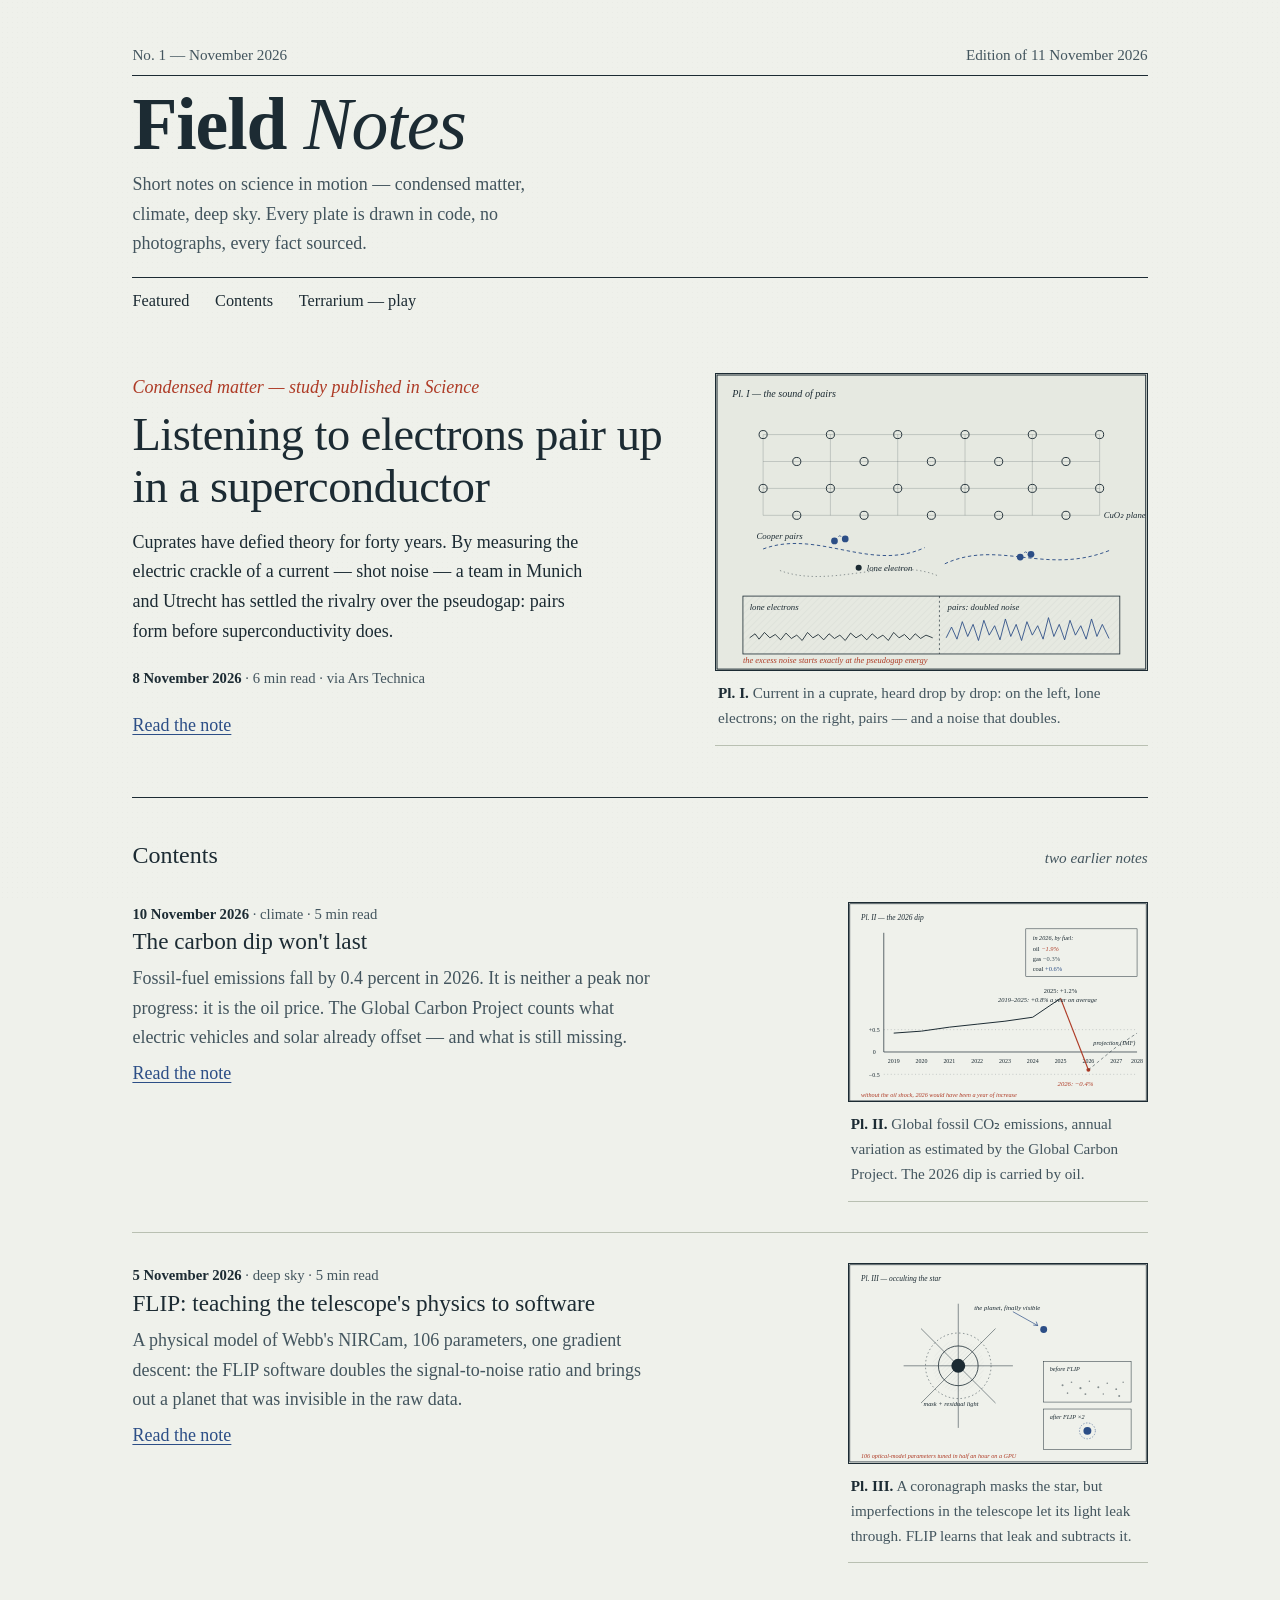
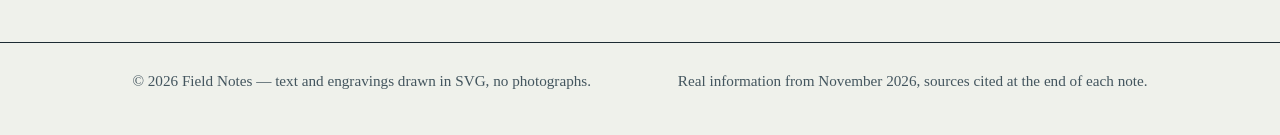
==== blog/index.html @ 50e15597 "Lean build: drop Google Fonts and decorative assets (system fonts, no texture/shadow/animation). Sam" ====
<!DOCTYPE html>
<html lang="en">
<head>
<meta charset="UTF-8">
<meta name="viewport" content="width=device-width, initial-scale=1.0">
<title>Field Notes — short notes on science</title>
<meta name="description" content="Short notes on science in motion: condensed matter, climate, deep sky. Plates drawn in SVG, no photographs, every fact sourced. No. 1 — November 2026.">
<link rel="icon" href="data:image/svg+xml,%3Csvg xmlns='http://www.w3.org/2000/svg' viewBox='0 0 32 32'%3E%3Crect width='32' height='32' fill='%23EFF1EB'/%3E%3Ccircle cx='16' cy='16' r='9' fill='none' stroke='%231C2B33' stroke-width='2'/%3E%3Cline x1='16' y1='2' x2='16' y2='30' stroke='%23AE3B26' stroke-width='2'/%3E%3C/svg%3E" type="image/svg+xml">
<meta name="theme-color" content="#EFF1EB">
<meta property="og:title" content="Field Notes — short notes on science">
<meta property="og:description" content="Condensed matter, climate, deep sky: short, sourced notes, illustrated in SVG.">
<meta property="og:type" content="website">
<link rel="stylesheet" href="/blog/assets/style.css">
</head>
<body>

<header class="masthead">
  <div class="wrap">
    <div class="masthead-top">
      <span>No. 1 — November 2026</span>
      <span>Edition of 11 November 2026</span>
    </div>
    <h1>Field <em>Notes</em></h1>
    <p class="masthead-sub">Short notes on science in motion — condensed matter, climate,
    deep sky. Every plate is drawn in code, no photographs, every fact sourced.</p>
    <nav aria-label="Navigation">
      <a href="#une">Featured</a>
      <a href="#sommaire">Contents</a>
      <a href="/tamagotchi/">Terrarium — play</a>
    </nav>
  </div>
</header>

<main class="wrap">

  <section class="une" id="une" aria-label="Featured">
    <div>
      <p class="kicker">Condensed matter — study published in <i>Science</i></p>
      <h2><a href="/blog/articles/le-bruit-des-paires.html">Listening to electrons
      pair up in a superconductor</a></h2>
      <p class="excerpt">Cuprates have defied theory for forty years. By measuring the
      electric crackle of a current — shot noise — a team in Munich and Utrecht has
      settled the rivalry over the pseudogap: pairs form before superconductivity does.</p>
      <p class="meta"><b>8 November 2026</b> · 6 min read · via Ars Technica</p>
      <a class="readon" href="/blog/articles/le-bruit-des-paires.html">Read the note</a>
    </div>
    <figure class="plate">
      <svg viewBox="0 0 640 440" role="img" aria-labelledby="p1">
        <title id="p1">Plate I — paired electrons in a cuprate lattice and doubled shot noise</title>
        <defs>
          <pattern id="hach" width="7" height="7" patternTransform="rotate(45)" patternUnits="userSpaceOnUse">
            <line x1="0" y1="0" x2="0" y2="7" class="hatch" stroke-width="0.6"/>
          </pattern>
        </defs>
        <rect x="1.5" y="1.5" width="637" height="437" fill="none" class="line" stroke-width="1.5"/>
        <text x="24" y="34" font-size="15" font-style="italic">Pl. I — the sound of pairs</text>
        <!-- CuO2 lattice -->
        <g stroke-width="0.8">
          <line x1="70" y1="90" x2="570" y2="90" class="line" opacity="0.35"/>
          <line x1="70" y1="130" x2="570" y2="130" class="line" opacity="0.35"/>
          <line x1="70" y1="170" x2="570" y2="170" class="line" opacity="0.35"/>
          <line x1="70" y1="210" x2="570" y2="210" class="line" opacity="0.35"/>
          <line x1="70" y1="90" x2="70" y2="210" class="line" opacity="0.35"/>
          <line x1="170" y1="90" x2="170" y2="210" class="line" opacity="0.35"/>
          <line x1="270" y1="90" x2="270" y2="210" class="line" opacity="0.35"/>
          <line x1="370" y1="90" x2="370" y2="210" class="line" opacity="0.35"/>
          <line x1="470" y1="90" x2="470" y2="210" class="line" opacity="0.35"/>
          <line x1="570" y1="90" x2="570" y2="210" class="line" opacity="0.35"/>
        </g>
        <g fill="#EFF1EB" class="line" stroke-width="1.4">
          <circle cx="70" cy="90" r="6"/><circle cx="170" cy="90" r="6"/><circle cx="270" cy="90" r="6"/><circle cx="370" cy="90" r="6"/><circle cx="470" cy="90" r="6"/><circle cx="570" cy="90" r="6"/>
          <circle cx="120" cy="130" r="6"/><circle cx="220" cy="130" r="6"/><circle cx="320" cy="130" r="6"/><circle cx="420" cy="130" r="6"/><circle cx="520" cy="130" r="6"/>
          <circle cx="70" cy="170" r="6"/><circle cx="170" cy="170" r="6"/><circle cx="270" cy="170" r="6"/><circle cx="370" cy="170" r="6"/><circle cx="470" cy="170" r="6"/><circle cx="570" cy="170" r="6"/>
          <circle cx="120" cy="210" r="6"/><circle cx="220" cy="210" r="6"/><circle cx="320" cy="210" r="6"/><circle cx="420" cy="210" r="6"/><circle cx="520" cy="210" r="6"/>
        </g>
        <text x="576" y="214" font-size="13" font-style="italic" fill="#43555E">CuO₂ plane</text>
        <!-- pair trajectories -->
        <path d="M70 260 C 150 230, 230 295, 310 258" class="blue" stroke-width="1.4" stroke-dasharray="5 4"/>
        <path d="M340 282 C 420 245, 490 300, 585 262" class="blue" stroke-width="1.4" stroke-dasharray="5 4"/>
        <path d="M95 292 C 170 320, 260 270, 330 300" class="line" stroke-width="1.1" stroke-dasharray="2 4" opacity="0.6"/>
        <!-- pairs: two dots joined -->
        <g class="fillblue" stroke="none">
          <circle cx="176" cy="248" r="5"/><circle cx="192" cy="245" r="5"/>
          <circle cx="452" cy="272" r="5"/><circle cx="468" cy="268" r="5"/>
        </g>
        <path d="M182 242 Q 184 238 186 242" class="blue" stroke-width="1.2" fill="none"/>
        <path d="M458 266 Q 460 262 462 266" class="blue" stroke-width="1.2" fill="none"/>
        <!-- lone electron -->
        <circle cx="212" cy="288" r="4.5" class="fillink" stroke="none"/>
        <text x="224" y="293" font-size="13" font-style="italic" fill="#43555E">lone electron</text>
        <text x="60" y="245" font-size="13" font-style="italic" fill="#2C4E86">Cooper pairs</text>
        <!-- noise strip -->
        <rect x="40" y="330" width="560" height="86" fill="url(#hach)" opacity="0.35"/>
        <rect x="40" y="330" width="560" height="86" fill="none" class="line" stroke-width="1.2"/>
        <line x1="332" y1="330" x2="332" y2="416" class="line" stroke-dasharray="3 4" stroke-width="1"/>
        <polyline points="50,392 58,386 64,394 72,384 80,392 88,387 96,395 104,385 112,393 120,388 128,396 136,384 144,392 152,387 160,395 168,386 176,393 184,388 192,396 200,385 208,392 216,387 224,395 232,386 240,393 248,388 256,396 264,384 272,392 280,387 288,395 296,386 304,393 312,388 322,392" class="line" stroke-width="1.3" fill="none"/>
        <polyline points="342,392 350,376 358,394 366,368 374,390 382,372 390,396 398,366 406,388 414,374 422,395 430,364 438,390 446,372 454,396 462,368 470,388 478,374 486,394 494,362 502,390 510,372 518,395 526,366 534,388 542,374 550,394 558,364 566,390 574,372 584,393" class="blue" stroke-width="1.3" fill="none"/>
        <text x="50" y="350" font-size="13" font-style="italic" fill="#43555E">lone electrons</text>
        <text x="344" y="350" font-size="13" font-style="italic" fill="#2C4E86">pairs: doubled noise</text>
        <text x="40" y="430" font-size="12.5" class="redtext">the excess noise starts exactly at the pseudogap energy</text>
      </svg>
      <figcaption><b>Pl. I.</b> Current in a cuprate, heard drop by drop:
      on the left, lone electrons; on the right, pairs — and a noise that doubles.</figcaption>
    </figure>
  </section>

  <section class="sommaire" id="sommaire" aria-label="Contents">
    <div class="sommaire-head">
      <h2>Contents</h2>
      <span>two earlier notes</span>
    </div>

    <article class="entry">
      <div>
        <p class="meta"><b>10 November 2026</b> · climate · 5 min read</p>
        <h3><a href="/blog/articles/le-creux-du-carbone.html">The carbon dip won't last</a></h3>
        <p>Fossil-fuel emissions fall by 0.4 percent in 2026. It is neither a peak nor
        progress: it is the oil price. The Global Carbon Project counts what electric
        vehicles and solar already offset — and what is still missing.</p>
        <a class="readon" href="/blog/articles/le-creux-du-carbone.html">Read the note</a>
      </div>
      <figure class="plate">
        <svg viewBox="0 0 600 400" role="img" aria-labelledby="p2">
          <title id="p2">Plate II — annual variation of global fossil CO₂ emissions, 2026 dip</title>
          <rect x="1.5" y="1.5" width="597" height="397" fill="none" class="line" stroke-width="1.5"/>
          <text x="24" y="34" font-size="15" font-style="italic">Pl. II — the 2026 dip</text>
          <!-- axes -->
          <line x1="70" y1="300" x2="580" y2="300" class="line" stroke-width="1.4"/>
          <line x1="70" y1="60" x2="70" y2="300" class="line" stroke-width="1.4"/>
          <line x1="70" y1="255" x2="580" y2="255" class="line" stroke-dasharray="2 5" opacity="0.4"/>
          <line x1="70" y1="345" x2="580" y2="345" class="line" stroke-dasharray="2 5" opacity="0.4"/>
          <text x="40" y="260" font-size="12" fill="#43555E">+0.5</text>
          <text x="48" y="305" font-size="12" fill="#43555E">0</text>
          <text x="40" y="350" font-size="12" fill="#43555E">−0.5</text>
          <!-- years -->
          <g font-size="12" fill="#43555E" text-anchor="middle">
            <text x="90" y="322">2019</text><text x="146" y="322">2020</text><text x="202" y="322">2021</text><text x="258" y="322">2022</text><text x="314" y="322">2023</text><text x="370" y="322">2024</text><text x="426" y="322">2025</text><text x="482" y="322">2026</text><text x="538" y="322">2027</text><text x="580" y="322">2028</text>
          </g>
          <!-- curve: rise 2019-2025 -->
          <polyline points="90,262 146,258 202,250 258,244 314,238 370,230 426,192" class="line" stroke-width="2" fill="none"/>
          <!-- 2026 dip in red -->
          <polyline points="426,192 482,336" class="red" stroke-width="2.4" fill="none"/>
          <circle cx="482" cy="336" r="4" class="fillred" stroke="none"/>
          <!-- projection -->
          <polyline points="482,336 538,290 580,262" class="line" stroke-width="1.6" fill="none" stroke-dasharray="6 5" opacity="0.65"/>
          <!-- annotations -->
          <text x="300" y="200" font-size="13" font-style="italic" fill="#43555E">2019–2025: +0.8% a year on average</text>
          <text x="392" y="182" font-size="13" fill="#1C2B33">2025: +1.2%</text>
          <text x="420" y="368" font-size="13.5" class="redtext">2026: −0.4%</text>
          <text x="492" y="286" font-size="12.5" font-style="italic" fill="#43555E">projection (IMF)</text>
          <!-- composition inset -->
          <rect x="356" y="52" width="224" height="96" fill="#EFF1EB" class="line" stroke-width="1"/>
          <text x="370" y="74" font-size="12.5" font-style="italic" fill="#43555E">in 2026, by fuel:</text>
          <text x="370" y="96" font-size="13">oil <tspan class="redtext" fill="#AE3B26">−1.9%</tspan></text>
          <text x="370" y="116" font-size="13">gas <tspan fill="#43555E">−0.3%</tspan></text>
          <text x="370" y="136" font-size="13">coal <tspan fill="#2C4E86">+0.6%</tspan></text>
          <text x="24" y="390" font-size="12.5" class="redtext">without the oil shock, 2026 would have been a year of increase</text>
        </svg>
        <figcaption><b>Pl. II.</b> Global fossil CO₂ emissions, annual variation as
        estimated by the Global Carbon Project. The 2026 dip is carried by oil.</figcaption>
      </figure>
    </article>

    <article class="entry">
      <div>
        <p class="meta"><b>5 November 2026</b> · deep sky · 5 min read</p>
        <h3><a href="/blog/articles/flip-et-les-planetes.html">FLIP: teaching the telescope's
        physics to software</a></h3>
        <p>A physical model of Webb's NIRCam, 106 parameters, one gradient descent: the
        FLIP software doubles the signal-to-noise ratio and brings out a planet that was
        invisible in the raw data.</p>
        <a class="readon" href="/blog/articles/flip-et-les-planetes.html">Read the note</a>
      </div>
      <figure class="plate">
        <svg viewBox="0 0 600 400" role="img" aria-labelledby="p3">
          <title id="p3">Plate III — a coronagraph occulting a star to reveal an exoplanet</title>
          <rect x="1.5" y="1.5" width="597" height="397" fill="none" class="line" stroke-width="1.5"/>
          <text x="24" y="34" font-size="15" font-style="italic">Pl. III — occulting the star</text>
          <!-- star and spikes -->
          <g class="line" stroke-width="1.2" opacity="0.85">
            <line x1="220" y1="80" x2="220" y2="330"/>
            <line x1="110" y1="205" x2="330" y2="205"/>
            <line x1="145" y1="130" x2="295" y2="280"/>
            <line x1="145" y1="280" x2="295" y2="130"/>
          </g>
          <circle cx="220" cy="205" r="14" class="fillink" stroke="none"/>
          <!-- coronagraph mask -->
          <circle cx="220" cy="205" r="40" fill="#EFF1EB" class="line" stroke-width="1.6"/>
          <circle cx="220" cy="205" r="52" fill="url(#hach2)" opacity="0.5" stroke="none"/>
          <circle cx="220" cy="205" r="66" fill="none" class="line" stroke-dasharray="3 5" stroke-width="1"/>
          <text x="150" y="286" font-size="13" font-style="italic" fill="#43555E">mask + residual light</text>
          <!-- planet -->
          <circle cx="392" cy="132" r="7" class="fillblue" stroke="none"/>
          <path d="M330 96 L 380 124" class="blue" stroke-width="1.4"/>
          <path d="M380 124 l -9 -1 M380 124 l -3 -8" class="blue" stroke-width="1.4"/>
          <text x="252" y="92" font-size="13.5" font-style="italic" fill="#2C4E86">the planet, finally visible</text>
          <!-- before/after comparison -->
          <rect x="392" y="196" width="176" height="82" fill="none" class="line" stroke-width="1"/>
          <text x="404" y="216" font-size="12.5" font-style="italic" fill="#43555E">before FLIP</text>
          <g class="fillink" stroke="none" opacity="0.5">
            <circle cx="430" cy="244" r="2"/><circle cx="448" cy="238" r="1.6"/><circle cx="466" cy="250" r="2.2"/><circle cx="484" cy="236" r="1.5"/><circle cx="502" cy="248" r="2"/><circle cx="520" cy="240" r="1.6"/><circle cx="538" cy="252" r="1.8"/><circle cx="552" cy="238" r="1.5"/><circle cx="440" cy="260" r="1.6"/><circle cx="476" cy="262" r="2"/><circle cx="512" cy="262" r="1.5"/><circle cx="544" cy="266" r="2"/>
          </g>
          <rect x="392" y="292" width="176" height="82" fill="none" class="line" stroke-width="1"/>
          <text x="404" y="312" font-size="12.5" font-style="italic" fill="#2C4E86">after FLIP ×2</text>
          <circle cx="480" cy="336" r="8" class="fillblue" stroke="none"/>
          <circle cx="480" cy="336" r="16" fill="none" class="blue" stroke-width="1" stroke-dasharray="3 3"/>
          <text x="24" y="390" font-size="12.5" class="redtext">106 optical-model parameters tuned in half an hour on a GPU</text>
          <defs>
            <pattern id="hach2" width="6" height="6" patternTransform="rotate(45)" patternUnits="userSpaceOnUse">
              <line x1="0" y1="0" x2="0" y2="6" class="hatch" stroke-width="0.5"/>
            </pattern>
          </defs>
        </svg>
        <figcaption><b>Pl. III.</b> A coronagraph masks the star, but imperfections in
        the telescope let its light leak through. FLIP learns that leak and subtracts it.</figcaption>
      </figure>
    </article>
  </section>
</main>

<footer>
  <div class="wrap">
    <span>© 2026 Field Notes — text and engravings drawn in SVG, no photographs.</span>
    <span>Real information from November 2026, sources cited at the end of each note.</span>
  </div>
</footer>

</body>
</html>
---- blog/assets/style.css ----
/* Cahier d'observation — feuille de style unique */
:root{
  --paper:#EFF1EB;
  --paper-2:#E6E9E1;
  --ink:#1C2B33;
  --ink-soft:#43555E;
  --blue:#2C4E86;
  --blue-pale:#D7DEE9;
  --red:#AE3B26;
  --rule:#B9C0B2;
  --maxw:1060px;
}
*{box-sizing:border-box}
html{scroll-behavior:smooth}
@media (prefers-reduced-motion:reduce){
  html{scroll-behavior:auto}
  *,*::before,*::after{animation:none!important;transition:none!important}
}
body{
  margin:0;
  background:var(--paper);
  color:var(--ink);
  font-family:Georgia,serif;
  font-size:1.125rem;
  line-height:1.65;
  -webkit-font-smoothing:antialiased;
}
/* grain de papier très léger */
body::before{
  content:"";
  position:fixed;inset:0;
  pointer-events:none;
  opacity:.35;
  background-image:radial-gradient(#1c2b3312 .6px,transparent .6px);
  background-size:5px 5px;
  z-index:0;
}
.wrap{max-width:var(--maxw);margin:0 auto;padding:0 1.4rem;position:relative;z-index:1}
a{color:var(--blue);text-decoration-thickness:1px;text-underline-offset:3px}
a:focus-visible{outline:2px solid var(--blue);outline-offset:3px;border-radius:2px}
::selection{background:var(--blue-pale)}

/* ---- masthead ---- */
.masthead{padding:2.6rem 0 0}
.masthead-top{
  display:flex;justify-content:space-between;align-items:baseline;gap:1rem;
  font-size:.95rem;color:var(--ink-soft);
  border-bottom:1px solid var(--ink);
  padding-bottom:.5rem;
}
.masthead h1{
  font-family:Georgia,serif;
  font-weight:560;
  font-size:clamp(2.6rem,7vw,4.6rem);
  line-height:1.02;
  margin:.7rem 0 .5rem;
  letter-spacing:-.015em;
}
.masthead h1 em{font-style:italic;font-weight:420}
.masthead-sub{color:var(--ink-soft);max-width:44ch;margin:0 0 1.1rem}
.masthead nav{display:flex;gap:1.6rem;padding:.65rem 0;
  border-top:1px solid var(--ink);
  font-family:Georgia,serif;font-size:1.02rem;
}
.masthead nav a{color:var(--ink);text-decoration:none}
.masthead nav a:hover{text-decoration:underline;text-underline-offset:4px}

/* ---- planche (gravure) ---- */
.plate{margin:0}
.plate svg{display:block;width:100%;height:auto;background:var(--paper-2);
  border:1px solid var(--ink)}
.plate svg .hatch{stroke:var(--ink);opacity:.5}
.plate svg .line{stroke:var(--ink);fill:none}
.plate svg .blue{stroke:var(--blue);fill:none}
.plate svg .red{stroke:var(--red);fill:none}
.plate svg .fillink{fill:var(--ink)}
.plate svg .fillblue{fill:var(--blue)}
.plate svg .fillred{fill:var(--red)}
.plate svg text{font-family:Georgia,serif;fill:var(--ink)}
.plate svg .redtext{fill:var(--red);font-style:italic}
.plate figcaption{
  font-size:.95rem;color:var(--ink-soft);
  padding:.55rem .2rem 0;
  border-bottom:1px solid var(--rule);
  padding-bottom:.9rem;
}
.plate figcaption b{font-weight:600;color:var(--ink)}

/* ---- une (hero) ---- */
.une{display:grid;grid-template-columns:1.25fr 1fr;gap:2.6rem;
  padding:3rem 0 3.2rem;align-items:start}
.une .kicker{margin:0 0 .4rem;color:var(--red);font-style:italic}
.une h2{font-family:Georgia,serif;font-weight:540;
  font-size:clamp(1.9rem,4vw,2.9rem);line-height:1.12;margin:0 0 .9rem;
  letter-spacing:-.01em}
.une h2 a{color:inherit;text-decoration:none}
.une h2 a:hover{text-decoration:underline;text-underline-offset:5px;text-decoration-thickness:2px}
.une .excerpt{margin:0 0 1.2rem;max-width:52ch}
.meta{font-size:.92rem;color:var(--ink-soft)}
.meta b{color:var(--ink);font-weight:600}
.readon{display:inline-block;margin-top:.4rem;font-family:Georgia,serif}
/* apparition unique au chargement */
@keyframes settle{from{opacity:0;transform:translateY(10px)}to{opacity:1;transform:none}}
.une>*{animation:settle .7s ease both}
.une .plate{animation-delay:.15s}

/* ---- sommaire ---- */
.sommaire{border-top:1px solid var(--ink);padding:2.4rem 0 3rem}
.sommaire-head{display:flex;justify-content:space-between;align-items:baseline;margin-bottom:1.6rem}
.sommaire-head h2{font-family:Georgia,serif;font-weight:540;
  font-size:1.5rem;margin:0}
.sommaire-head span{font-style:italic;color:var(--ink-soft);font-size:.95rem}
.entry{
  display:grid;grid-template-columns:1fr 300px;gap:2.4rem;
  padding:1.9rem 0;
  border-top:1px solid var(--rule);
}
.entry:first-of-type{border-top:none;padding-top:0}
.entry h3{font-family:Georgia,serif;font-weight:540;
  font-size:1.45rem;line-height:1.2;margin:.15rem 0 .5rem}
.entry h3 a{color:inherit;text-decoration:none}
.entry h3 a:hover{text-decoration:underline;text-underline-offset:4px}
.entry p{margin:0;color:var(--ink-soft);max-width:58ch}
.entry .plate svg{background:var(--paper)}

/* ---- article ---- */
.article-head{padding:2.8rem 0 0;max-width:760px}
.article-head .kicker{color:var(--red);font-style:italic;margin:0 0 .5rem}
.article-head h1{font-family:Georgia,serif;font-weight:540;
  font-size:clamp(2rem,5vw,3.2rem);line-height:1.1;margin:0 0 .8rem;letter-spacing:-.01em}
.article-head .meta{margin-bottom:2rem}
.article-plate{max-width:820px;margin:0 0 2.4rem}
.prose{max-width:66ch}
.prose p{margin:0 0 1.15rem}
.prose h2{font-family:Georgia,serif;font-weight:540;
  font-size:1.5rem;margin:2.2rem 0 .8rem;line-height:1.2}
.prose .lead::first-letter{
  font-family:Georgia,serif;font-weight:600;
  float:left;font-size:3.4rem;line-height:.85;
  padding:.08em .12em 0 0;color:var(--blue);
}
.prose figure.plate{margin:2.2rem 0}
.prose blockquote{
  margin:1.6rem 0;padding:0 0 0 1.2rem;
  border-left:3px solid var(--blue);
  font-style:italic;color:var(--ink-soft);
}
.sources{max-width:66ch;margin:3rem 0 0;padding:1.4rem 0 0;border-top:1px solid var(--ink)}
.sources h2{font-family:Georgia,serif;font-size:1.15rem;font-weight:560;margin:0 0 .7rem}
.sources ol{margin:0;padding-left:1.3rem;font-size:.95rem;color:var(--ink-soft)}
.sources li{margin-bottom:.45rem}
.suite{max-width:var(--maxw);margin:0 auto;padding:2.4rem 1.4rem 3.4rem;position:relative;z-index:1}
.suite .inner{border-top:1px solid var(--ink);padding-top:1.6rem;
  display:flex;justify-content:space-between;gap:1rem;flex-wrap:wrap}
.suite a{font-family:Georgia,serif;color:var(--ink)}

/* ---- pied ---- */
footer{border-top:1px solid var(--ink);padding:1.6rem 0 2.6rem;
  color:var(--ink-soft);font-size:.95rem}
footer .wrap{display:flex;justify-content:space-between;gap:1rem;flex-wrap:wrap}

/* ---- responsive ---- */
@media (max-width:820px){
  .une{grid-template-columns:1fr;gap:1.6rem;padding:2.2rem 0 2.6rem}
  .entry{grid-template-columns:1fr;gap:1.1rem;padding:1.5rem 0}
  .entry .plate{order:-1}
  body{font-size:1.08rem}
}
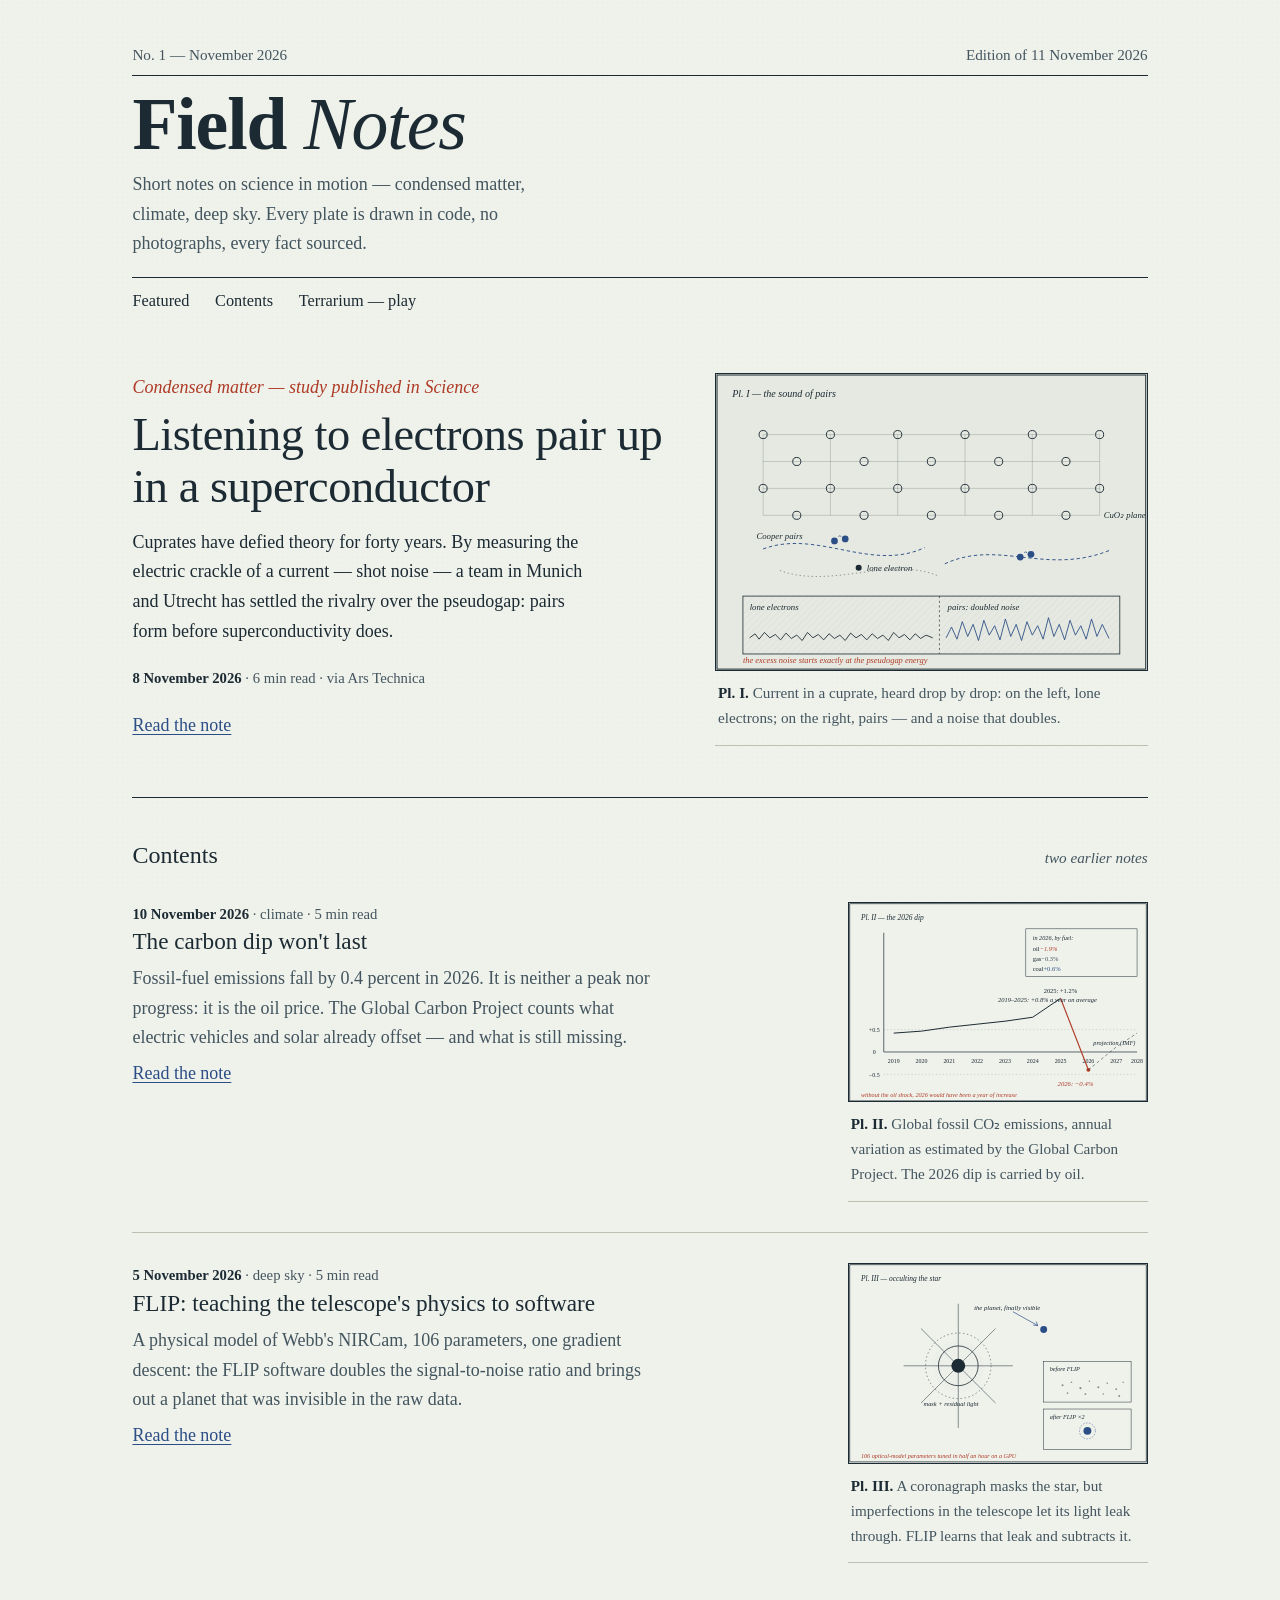
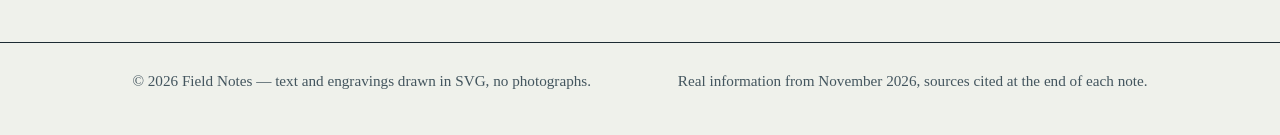
==== commit af5fe1b5: "Minify all assets, remove dead Nunito font reference (-17% size)" ====
--- a/blog/index.html
+++ b/blog/index.html
@@ -1,229 +1 @@
-<!DOCTYPE html>
-<html lang="en">
-<head>
-<meta charset="UTF-8">
-<meta name="viewport" content="width=device-width, initial-scale=1.0">
-<title>Field Notes — short notes on science</title>
-<meta name="description" content="Short notes on science in motion: condensed matter, climate, deep sky. Plates drawn in SVG, no photographs, every fact sourced. No. 1 — November 2026.">
-<link rel="icon" href="data:image/svg+xml,%3Csvg xmlns='http://www.w3.org/2000/svg' viewBox='0 0 32 32'%3E%3Crect width='32' height='32' fill='%23EFF1EB'/%3E%3Ccircle cx='16' cy='16' r='9' fill='none' stroke='%231C2B33' stroke-width='2'/%3E%3Cline x1='16' y1='2' x2='16' y2='30' stroke='%23AE3B26' stroke-width='2'/%3E%3C/svg%3E" type="image/svg+xml">
-<meta name="theme-color" content="#EFF1EB">
-<meta property="og:title" content="Field Notes — short notes on science">
-<meta property="og:description" content="Condensed matter, climate, deep sky: short, sourced notes, illustrated in SVG.">
-<meta property="og:type" content="website">
-<link rel="stylesheet" href="/blog/assets/style.css">
-</head>
-<body>
-
-<header class="masthead">
-  <div class="wrap">
-    <div class="masthead-top">
-      <span>No. 1 — November 2026</span>
-      <span>Edition of 11 November 2026</span>
-    </div>
-    <h1>Field <em>Notes</em></h1>
-    <p class="masthead-sub">Short notes on science in motion — condensed matter, climate,
-    deep sky. Every plate is drawn in code, no photographs, every fact sourced.</p>
-    <nav aria-label="Navigation">
-      <a href="#une">Featured</a>
-      <a href="#sommaire">Contents</a>
-      <a href="/tamagotchi/">Terrarium — play</a>
-    </nav>
-  </div>
-</header>
-
-<main class="wrap">
-
-  <section class="une" id="une" aria-label="Featured">
-    <div>
-      <p class="kicker">Condensed matter — study published in <i>Science</i></p>
-      <h2><a href="/blog/articles/le-bruit-des-paires.html">Listening to electrons
-      pair up in a superconductor</a></h2>
-      <p class="excerpt">Cuprates have defied theory for forty years. By measuring the
-      electric crackle of a current — shot noise — a team in Munich and Utrecht has
-      settled the rivalry over the pseudogap: pairs form before superconductivity does.</p>
-      <p class="meta"><b>8 November 2026</b> · 6 min read · via Ars Technica</p>
-      <a class="readon" href="/blog/articles/le-bruit-des-paires.html">Read the note</a>
-    </div>
-    <figure class="plate">
-      <svg viewBox="0 0 640 440" role="img" aria-labelledby="p1">
-        <title id="p1">Plate I — paired electrons in a cuprate lattice and doubled shot noise</title>
-        <defs>
-          <pattern id="hach" width="7" height="7" patternTransform="rotate(45)" patternUnits="userSpaceOnUse">
-            <line x1="0" y1="0" x2="0" y2="7" class="hatch" stroke-width="0.6"/>
-          </pattern>
-        </defs>
-        <rect x="1.5" y="1.5" width="637" height="437" fill="none" class="line" stroke-width="1.5"/>
-        <text x="24" y="34" font-size="15" font-style="italic">Pl. I — the sound of pairs</text>
-        <!-- CuO2 lattice -->
-        <g stroke-width="0.8">
-          <line x1="70" y1="90" x2="570" y2="90" class="line" opacity="0.35"/>
-          <line x1="70" y1="130" x2="570" y2="130" class="line" opacity="0.35"/>
-          <line x1="70" y1="170" x2="570" y2="170" class="line" opacity="0.35"/>
-          <line x1="70" y1="210" x2="570" y2="210" class="line" opacity="0.35"/>
-          <line x1="70" y1="90" x2="70" y2="210" class="line" opacity="0.35"/>
-          <line x1="170" y1="90" x2="170" y2="210" class="line" opacity="0.35"/>
-          <line x1="270" y1="90" x2="270" y2="210" class="line" opacity="0.35"/>
-          <line x1="370" y1="90" x2="370" y2="210" class="line" opacity="0.35"/>
-          <line x1="470" y1="90" x2="470" y2="210" class="line" opacity="0.35"/>
-          <line x1="570" y1="90" x2="570" y2="210" class="line" opacity="0.35"/>
-        </g>
-        <g fill="#EFF1EB" class="line" stroke-width="1.4">
-          <circle cx="70" cy="90" r="6"/><circle cx="170" cy="90" r="6"/><circle cx="270" cy="90" r="6"/><circle cx="370" cy="90" r="6"/><circle cx="470" cy="90" r="6"/><circle cx="570" cy="90" r="6"/>
-          <circle cx="120" cy="130" r="6"/><circle cx="220" cy="130" r="6"/><circle cx="320" cy="130" r="6"/><circle cx="420" cy="130" r="6"/><circle cx="520" cy="130" r="6"/>
-          <circle cx="70" cy="170" r="6"/><circle cx="170" cy="170" r="6"/><circle cx="270" cy="170" r="6"/><circle cx="370" cy="170" r="6"/><circle cx="470" cy="170" r="6"/><circle cx="570" cy="170" r="6"/>
-          <circle cx="120" cy="210" r="6"/><circle cx="220" cy="210" r="6"/><circle cx="320" cy="210" r="6"/><circle cx="420" cy="210" r="6"/><circle cx="520" cy="210" r="6"/>
-        </g>
-        <text x="576" y="214" font-size="13" font-style="italic" fill="#43555E">CuO₂ plane</text>
-        <!-- pair trajectories -->
-        <path d="M70 260 C 150 230, 230 295, 310 258" class="blue" stroke-width="1.4" stroke-dasharray="5 4"/>
-        <path d="M340 282 C 420 245, 490 300, 585 262" class="blue" stroke-width="1.4" stroke-dasharray="5 4"/>
-        <path d="M95 292 C 170 320, 260 270, 330 300" class="line" stroke-width="1.1" stroke-dasharray="2 4" opacity="0.6"/>
-        <!-- pairs: two dots joined -->
-        <g class="fillblue" stroke="none">
-          <circle cx="176" cy="248" r="5"/><circle cx="192" cy="245" r="5"/>
-          <circle cx="452" cy="272" r="5"/><circle cx="468" cy="268" r="5"/>
-        </g>
-        <path d="M182 242 Q 184 238 186 242" class="blue" stroke-width="1.2" fill="none"/>
-        <path d="M458 266 Q 460 262 462 266" class="blue" stroke-width="1.2" fill="none"/>
-        <!-- lone electron -->
-        <circle cx="212" cy="288" r="4.5" class="fillink" stroke="none"/>
-        <text x="224" y="293" font-size="13" font-style="italic" fill="#43555E">lone electron</text>
-        <text x="60" y="245" font-size="13" font-style="italic" fill="#2C4E86">Cooper pairs</text>
-        <!-- noise strip -->
-        <rect x="40" y="330" width="560" height="86" fill="url(#hach)" opacity="0.35"/>
-        <rect x="40" y="330" width="560" height="86" fill="none" class="line" stroke-width="1.2"/>
-        <line x1="332" y1="330" x2="332" y2="416" class="line" stroke-dasharray="3 4" stroke-width="1"/>
-        <polyline points="50,392 58,386 64,394 72,384 80,392 88,387 96,395 104,385 112,393 120,388 128,396 136,384 144,392 152,387 160,395 168,386 176,393 184,388 192,396 200,385 208,392 216,387 224,395 232,386 240,393 248,388 256,396 264,384 272,392 280,387 288,395 296,386 304,393 312,388 322,392" class="line" stroke-width="1.3" fill="none"/>
-        <polyline points="342,392 350,376 358,394 366,368 374,390 382,372 390,396 398,366 406,388 414,374 422,395 430,364 438,390 446,372 454,396 462,368 470,388 478,374 486,394 494,362 502,390 510,372 518,395 526,366 534,388 542,374 550,394 558,364 566,390 574,372 584,393" class="blue" stroke-width="1.3" fill="none"/>
-        <text x="50" y="350" font-size="13" font-style="italic" fill="#43555E">lone electrons</text>
-        <text x="344" y="350" font-size="13" font-style="italic" fill="#2C4E86">pairs: doubled noise</text>
-        <text x="40" y="430" font-size="12.5" class="redtext">the excess noise starts exactly at the pseudogap energy</text>
-      </svg>
-      <figcaption><b>Pl. I.</b> Current in a cuprate, heard drop by drop:
-      on the left, lone electrons; on the right, pairs — and a noise that doubles.</figcaption>
-    </figure>
-  </section>
-
-  <section class="sommaire" id="sommaire" aria-label="Contents">
-    <div class="sommaire-head">
-      <h2>Contents</h2>
-      <span>two earlier notes</span>
-    </div>
-
-    <article class="entry">
-      <div>
-        <p class="meta"><b>10 November 2026</b> · climate · 5 min read</p>
-        <h3><a href="/blog/articles/le-creux-du-carbone.html">The carbon dip won't last</a></h3>
-        <p>Fossil-fuel emissions fall by 0.4 percent in 2026. It is neither a peak nor
-        progress: it is the oil price. The Global Carbon Project counts what electric
-        vehicles and solar already offset — and what is still missing.</p>
-        <a class="readon" href="/blog/articles/le-creux-du-carbone.html">Read the note</a>
-      </div>
-      <figure class="plate">
-        <svg viewBox="0 0 600 400" role="img" aria-labelledby="p2">
-          <title id="p2">Plate II — annual variation of global fossil CO₂ emissions, 2026 dip</title>
-          <rect x="1.5" y="1.5" width="597" height="397" fill="none" class="line" stroke-width="1.5"/>
-          <text x="24" y="34" font-size="15" font-style="italic">Pl. II — the 2026 dip</text>
-          <!-- axes -->
-          <line x1="70" y1="300" x2="580" y2="300" class="line" stroke-width="1.4"/>
-          <line x1="70" y1="60" x2="70" y2="300" class="line" stroke-width="1.4"/>
-          <line x1="70" y1="255" x2="580" y2="255" class="line" stroke-dasharray="2 5" opacity="0.4"/>
-          <line x1="70" y1="345" x2="580" y2="345" class="line" stroke-dasharray="2 5" opacity="0.4"/>
-          <text x="40" y="260" font-size="12" fill="#43555E">+0.5</text>
-          <text x="48" y="305" font-size="12" fill="#43555E">0</text>
-          <text x="40" y="350" font-size="12" fill="#43555E">−0.5</text>
-          <!-- years -->
-          <g font-size="12" fill="#43555E" text-anchor="middle">
-            <text x="90" y="322">2019</text><text x="146" y="322">2020</text><text x="202" y="322">2021</text><text x="258" y="322">2022</text><text x="314" y="322">2023</text><text x="370" y="322">2024</text><text x="426" y="322">2025</text><text x="482" y="322">2026</text><text x="538" y="322">2027</text><text x="580" y="322">2028</text>
-          </g>
-          <!-- curve: rise 2019-2025 -->
-          <polyline points="90,262 146,258 202,250 258,244 314,238 370,230 426,192" class="line" stroke-width="2" fill="none"/>
-          <!-- 2026 dip in red -->
-          <polyline points="426,192 482,336" class="red" stroke-width="2.4" fill="none"/>
-          <circle cx="482" cy="336" r="4" class="fillred" stroke="none"/>
-          <!-- projection -->
-          <polyline points="482,336 538,290 580,262" class="line" stroke-width="1.6" fill="none" stroke-dasharray="6 5" opacity="0.65"/>
-          <!-- annotations -->
-          <text x="300" y="200" font-size="13" font-style="italic" fill="#43555E">2019–2025: +0.8% a year on average</text>
-          <text x="392" y="182" font-size="13" fill="#1C2B33">2025: +1.2%</text>
-          <text x="420" y="368" font-size="13.5" class="redtext">2026: −0.4%</text>
-          <text x="492" y="286" font-size="12.5" font-style="italic" fill="#43555E">projection (IMF)</text>
-          <!-- composition inset -->
-          <rect x="356" y="52" width="224" height="96" fill="#EFF1EB" class="line" stroke-width="1"/>
-          <text x="370" y="74" font-size="12.5" font-style="italic" fill="#43555E">in 2026, by fuel:</text>
-          <text x="370" y="96" font-size="13">oil <tspan class="redtext" fill="#AE3B26">−1.9%</tspan></text>
-          <text x="370" y="116" font-size="13">gas <tspan fill="#43555E">−0.3%</tspan></text>
-          <text x="370" y="136" font-size="13">coal <tspan fill="#2C4E86">+0.6%</tspan></text>
-          <text x="24" y="390" font-size="12.5" class="redtext">without the oil shock, 2026 would have been a year of increase</text>
-        </svg>
-        <figcaption><b>Pl. II.</b> Global fossil CO₂ emissions, annual variation as
-        estimated by the Global Carbon Project. The 2026 dip is carried by oil.</figcaption>
-      </figure>
-    </article>
-
-    <article class="entry">
-      <div>
-        <p class="meta"><b>5 November 2026</b> · deep sky · 5 min read</p>
-        <h3><a href="/blog/articles/flip-et-les-planetes.html">FLIP: teaching the telescope's
-        physics to software</a></h3>
-        <p>A physical model of Webb's NIRCam, 106 parameters, one gradient descent: the
-        FLIP software doubles the signal-to-noise ratio and brings out a planet that was
-        invisible in the raw data.</p>
-        <a class="readon" href="/blog/articles/flip-et-les-planetes.html">Read the note</a>
-      </div>
-      <figure class="plate">
-        <svg viewBox="0 0 600 400" role="img" aria-labelledby="p3">
-          <title id="p3">Plate III — a coronagraph occulting a star to reveal an exoplanet</title>
-          <rect x="1.5" y="1.5" width="597" height="397" fill="none" class="line" stroke-width="1.5"/>
-          <text x="24" y="34" font-size="15" font-style="italic">Pl. III — occulting the star</text>
-          <!-- star and spikes -->
-          <g class="line" stroke-width="1.2" opacity="0.85">
-            <line x1="220" y1="80" x2="220" y2="330"/>
-            <line x1="110" y1="205" x2="330" y2="205"/>
-            <line x1="145" y1="130" x2="295" y2="280"/>
-            <line x1="145" y1="280" x2="295" y2="130"/>
-          </g>
-          <circle cx="220" cy="205" r="14" class="fillink" stroke="none"/>
-          <!-- coronagraph mask -->
-          <circle cx="220" cy="205" r="40" fill="#EFF1EB" class="line" stroke-width="1.6"/>
-          <circle cx="220" cy="205" r="52" fill="url(#hach2)" opacity="0.5" stroke="none"/>
-          <circle cx="220" cy="205" r="66" fill="none" class="line" stroke-dasharray="3 5" stroke-width="1"/>
-          <text x="150" y="286" font-size="13" font-style="italic" fill="#43555E">mask + residual light</text>
-          <!-- planet -->
-          <circle cx="392" cy="132" r="7" class="fillblue" stroke="none"/>
-          <path d="M330 96 L 380 124" class="blue" stroke-width="1.4"/>
-          <path d="M380 124 l -9 -1 M380 124 l -3 -8" class="blue" stroke-width="1.4"/>
-          <text x="252" y="92" font-size="13.5" font-style="italic" fill="#2C4E86">the planet, finally visible</text>
-          <!-- before/after comparison -->
-          <rect x="392" y="196" width="176" height="82" fill="none" class="line" stroke-width="1"/>
-          <text x="404" y="216" font-size="12.5" font-style="italic" fill="#43555E">before FLIP</text>
-          <g class="fillink" stroke="none" opacity="0.5">
-            <circle cx="430" cy="244" r="2"/><circle cx="448" cy="238" r="1.6"/><circle cx="466" cy="250" r="2.2"/><circle cx="484" cy="236" r="1.5"/><circle cx="502" cy="248" r="2"/><circle cx="520" cy="240" r="1.6"/><circle cx="538" cy="252" r="1.8"/><circle cx="552" cy="238" r="1.5"/><circle cx="440" cy="260" r="1.6"/><circle cx="476" cy="262" r="2"/><circle cx="512" cy="262" r="1.5"/><circle cx="544" cy="266" r="2"/>
-          </g>
-          <rect x="392" y="292" width="176" height="82" fill="none" class="line" stroke-width="1"/>
-          <text x="404" y="312" font-size="12.5" font-style="italic" fill="#2C4E86">after FLIP ×2</text>
-          <circle cx="480" cy="336" r="8" class="fillblue" stroke="none"/>
-          <circle cx="480" cy="336" r="16" fill="none" class="blue" stroke-width="1" stroke-dasharray="3 3"/>
-          <text x="24" y="390" font-size="12.5" class="redtext">106 optical-model parameters tuned in half an hour on a GPU</text>
-          <defs>
-            <pattern id="hach2" width="6" height="6" patternTransform="rotate(45)" patternUnits="userSpaceOnUse">
-              <line x1="0" y1="0" x2="0" y2="6" class="hatch" stroke-width="0.5"/>
-            </pattern>
-          </defs>
-        </svg>
-        <figcaption><b>Pl. III.</b> A coronagraph masks the star, but imperfections in
-        the telescope let its light leak through. FLIP learns that leak and subtracts it.</figcaption>
-      </figure>
-    </article>
-  </section>
-</main>
-
-<footer>
-  <div class="wrap">
-    <span>© 2026 Field Notes — text and engravings drawn in SVG, no photographs.</span>
-    <span>Real information from November 2026, sources cited at the end of each note.</span>
-  </div>
-</footer>
-
-</body>
-</html>
+<!doctype html><html lang="en"><head><meta charset="UTF-8"><meta name="viewport" content="width=device-width,initial-scale=1"><title>Field Notes — short notes on science</title><meta name="description" content="Short notes on science in motion: condensed matter, climate, deep sky. Plates drawn in SVG, no photographs, every fact sourced. No. 1 — November 2026."><link rel="icon" href="data:image/svg+xml,%3Csvg xmlns='http://www.w3.org/2000/svg' viewBox='0 0 32 32'%3E%3Crect width='32' height='32' fill='%23EFF1EB'/%3E%3Ccircle cx='16' cy='16' r='9' fill='none' stroke='%231C2B33' stroke-width='2'/%3E%3Cline x1='16' y1='2' x2='16' y2='30' stroke='%23AE3B26' stroke-width='2'/%3E%3C/svg%3E" type="image/svg+xml"><meta name="theme-color" content="#EFF1EB"><meta property="og:title" content="Field Notes — short notes on science"><meta property="og:description" content="Condensed matter, climate, deep sky: short, sourced notes, illustrated in SVG."><meta property="og:type" content="website"><link rel="stylesheet" href="/blog/assets/style.css"></head><body><header class="masthead"><div class="wrap"><div class="masthead-top"><span>No. 1 — November 2026</span> <span>Edition of 11 November 2026</span></div><h1>Field <em>Notes</em></h1><p class="masthead-sub">Short notes on science in motion — condensed matter, climate, deep sky. Every plate is drawn in code, no photographs, every fact sourced.</p><nav aria-label="Navigation"><a href="#une">Featured</a> <a href="#sommaire">Contents</a> <a href="/tamagotchi/">Terrarium — play</a></nav></div></header><main class="wrap"><section class="une" id="une" aria-label="Featured"><div><p class="kicker">Condensed matter — study published in <i>Science</i></p><h2><a href="/blog/articles/le-bruit-des-paires.html">Listening to electrons pair up in a superconductor</a></h2><p class="excerpt">Cuprates have defied theory for forty years. By measuring the electric crackle of a current — shot noise — a team in Munich and Utrecht has settled the rivalry over the pseudogap: pairs form before superconductivity does.</p><p class="meta"><b>8 November 2026</b> · 6 min read · via Ars Technica</p><a class="readon" href="/blog/articles/le-bruit-des-paires.html">Read the note</a></div><figure class="plate"><svg viewBox="0 0 640 440" role="img" aria-labelledby="p1"><title id="p1">Plate I — paired electrons in a cuprate lattice and doubled shot noise</title><defs><pattern id="hach" width="7" height="7" patternTransform="rotate(45)" patternUnits="userSpaceOnUse"><line x1="0" y1="0" x2="0" y2="7" class="hatch" stroke-width="0.6"/></pattern></defs><rect x="1.5" y="1.5" width="637" height="437" fill="none" class="line" stroke-width="1.5"/><text x="24" y="34" font-size="15" font-style="italic">Pl. I — the sound of pairs</text><g stroke-width="0.8"><line x1="70" y1="90" x2="570" y2="90" class="line" opacity="0.35"/><line x1="70" y1="130" x2="570" y2="130" class="line" opacity="0.35"/><line x1="70" y1="170" x2="570" y2="170" class="line" opacity="0.35"/><line x1="70" y1="210" x2="570" y2="210" class="line" opacity="0.35"/><line x1="70" y1="90" x2="70" y2="210" class="line" opacity="0.35"/><line x1="170" y1="90" x2="170" y2="210" class="line" opacity="0.35"/><line x1="270" y1="90" x2="270" y2="210" class="line" opacity="0.35"/><line x1="370" y1="90" x2="370" y2="210" class="line" opacity="0.35"/><line x1="470" y1="90" x2="470" y2="210" class="line" opacity="0.35"/><line x1="570" y1="90" x2="570" y2="210" class="line" opacity="0.35"/></g><g fill="#EFF1EB" class="line" stroke-width="1.4"><circle cx="70" cy="90" r="6"/><circle cx="170" cy="90" r="6"/><circle cx="270" cy="90" r="6"/><circle cx="370" cy="90" r="6"/><circle cx="470" cy="90" r="6"/><circle cx="570" cy="90" r="6"/><circle cx="120" cy="130" r="6"/><circle cx="220" cy="130" r="6"/><circle cx="320" cy="130" r="6"/><circle cx="420" cy="130" r="6"/><circle cx="520" cy="130" r="6"/><circle cx="70" cy="170" r="6"/><circle cx="170" cy="170" r="6"/><circle cx="270" cy="170" r="6"/><circle cx="370" cy="170" r="6"/><circle cx="470" cy="170" r="6"/><circle cx="570" cy="170" r="6"/><circle cx="120" cy="210" r="6"/><circle cx="220" cy="210" r="6"/><circle cx="320" cy="210" r="6"/><circle cx="420" cy="210" r="6"/><circle cx="520" cy="210" r="6"/></g><text x="576" y="214" font-size="13" font-style="italic" fill="#43555E">CuO₂ plane</text><path d="M70 260 C 150 230, 230 295, 310 258" class="blue" stroke-width="1.4" stroke-dasharray="5 4"/><path d="M340 282 C 420 245, 490 300, 585 262" class="blue" stroke-width="1.4" stroke-dasharray="5 4"/><path d="M95 292 C 170 320, 260 270, 330 300" class="line" stroke-width="1.1" stroke-dasharray="2 4" opacity="0.6"/><g class="fillblue" stroke="none"><circle cx="176" cy="248" r="5"/><circle cx="192" cy="245" r="5"/><circle cx="452" cy="272" r="5"/><circle cx="468" cy="268" r="5"/></g><path d="M182 242 Q 184 238 186 242" class="blue" stroke-width="1.2" fill="none"/><path d="M458 266 Q 460 262 462 266" class="blue" stroke-width="1.2" fill="none"/><circle cx="212" cy="288" r="4.5" class="fillink" stroke="none"/><text x="224" y="293" font-size="13" font-style="italic" fill="#43555E">lone electron</text><text x="60" y="245" font-size="13" font-style="italic" fill="#2C4E86">Cooper pairs</text><rect x="40" y="330" width="560" height="86" fill="url(#hach)" opacity="0.35"/><rect x="40" y="330" width="560" height="86" fill="none" class="line" stroke-width="1.2"/><line x1="332" y1="330" x2="332" y2="416" class="line" stroke-dasharray="3 4" stroke-width="1"/><polyline points="50,392 58,386 64,394 72,384 80,392 88,387 96,395 104,385 112,393 120,388 128,396 136,384 144,392 152,387 160,395 168,386 176,393 184,388 192,396 200,385 208,392 216,387 224,395 232,386 240,393 248,388 256,396 264,384 272,392 280,387 288,395 296,386 304,393 312,388 322,392" class="line" stroke-width="1.3" fill="none"/><polyline points="342,392 350,376 358,394 366,368 374,390 382,372 390,396 398,366 406,388 414,374 422,395 430,364 438,390 446,372 454,396 462,368 470,388 478,374 486,394 494,362 502,390 510,372 518,395 526,366 534,388 542,374 550,394 558,364 566,390 574,372 584,393" class="blue" stroke-width="1.3" fill="none"/><text x="50" y="350" font-size="13" font-style="italic" fill="#43555E">lone electrons</text><text x="344" y="350" font-size="13" font-style="italic" fill="#2C4E86">pairs: doubled noise</text><text x="40" y="430" font-size="12.5" class="redtext">the excess noise starts exactly at the pseudogap energy</text></svg><figcaption><b>Pl. I.</b> Current in a cuprate, heard drop by drop: on the left, lone electrons; on the right, pairs — and a noise that doubles.</figcaption></figure></section><section class="sommaire" id="sommaire" aria-label="Contents"><div class="sommaire-head"><h2>Contents</h2><span>two earlier notes</span></div><article class="entry"><div><p class="meta"><b>10 November 2026</b> · climate · 5 min read</p><h3><a href="/blog/articles/le-creux-du-carbone.html">The carbon dip won't last</a></h3><p>Fossil-fuel emissions fall by 0.4 percent in 2026. It is neither a peak nor progress: it is the oil price. The Global Carbon Project counts what electric vehicles and solar already offset — and what is still missing.</p><a class="readon" href="/blog/articles/le-creux-du-carbone.html">Read the note</a></div><figure class="plate"><svg viewBox="0 0 600 400" role="img" aria-labelledby="p2"><title id="p2">Plate II — annual variation of global fossil CO₂ emissions, 2026 dip</title><rect x="1.5" y="1.5" width="597" height="397" fill="none" class="line" stroke-width="1.5"/><text x="24" y="34" font-size="15" font-style="italic">Pl. II — the 2026 dip</text><line x1="70" y1="300" x2="580" y2="300" class="line" stroke-width="1.4"/><line x1="70" y1="60" x2="70" y2="300" class="line" stroke-width="1.4"/><line x1="70" y1="255" x2="580" y2="255" class="line" stroke-dasharray="2 5" opacity="0.4"/><line x1="70" y1="345" x2="580" y2="345" class="line" stroke-dasharray="2 5" opacity="0.4"/><text x="40" y="260" font-size="12" fill="#43555E">+0.5</text><text x="48" y="305" font-size="12" fill="#43555E">0</text><text x="40" y="350" font-size="12" fill="#43555E">−0.5</text><g font-size="12" fill="#43555E" text-anchor="middle"><text x="90" y="322">2019</text><text x="146" y="322">2020</text><text x="202" y="322">2021</text><text x="258" y="322">2022</text><text x="314" y="322">2023</text><text x="370" y="322">2024</text><text x="426" y="322">2025</text><text x="482" y="322">2026</text><text x="538" y="322">2027</text><text x="580" y="322">2028</text></g><polyline points="90,262 146,258 202,250 258,244 314,238 370,230 426,192" class="line" stroke-width="2" fill="none"/><polyline points="426,192 482,336" class="red" stroke-width="2.4" fill="none"/><circle cx="482" cy="336" r="4" class="fillred" stroke="none"/><polyline points="482,336 538,290 580,262" class="line" stroke-width="1.6" fill="none" stroke-dasharray="6 5" opacity="0.65"/><text x="300" y="200" font-size="13" font-style="italic" fill="#43555E">2019–2025: +0.8% a year on average</text><text x="392" y="182" font-size="13" fill="#1C2B33">2025: +1.2%</text><text x="420" y="368" font-size="13.5" class="redtext">2026: −0.4%</text><text x="492" y="286" font-size="12.5" font-style="italic" fill="#43555E">projection (IMF)</text><rect x="356" y="52" width="224" height="96" fill="#EFF1EB" class="line" stroke-width="1"/><text x="370" y="74" font-size="12.5" font-style="italic" fill="#43555E">in 2026, by fuel:</text><text x="370" y="96" font-size="13">oil<tspan class="redtext" fill="#AE3B26">−1.9%</tspan></text><text x="370" y="116" font-size="13">gas<tspan fill="#43555E">−0.3%</tspan></text><text x="370" y="136" font-size="13">coal<tspan fill="#2C4E86">+0.6%</tspan></text><text x="24" y="390" font-size="12.5" class="redtext">without the oil shock, 2026 would have been a year of increase</text></svg><figcaption><b>Pl. II.</b> Global fossil CO₂ emissions, annual variation as estimated by the Global Carbon Project. The 2026 dip is carried by oil.</figcaption></figure></article><article class="entry"><div><p class="meta"><b>5 November 2026</b> · deep sky · 5 min read</p><h3><a href="/blog/articles/flip-et-les-planetes.html">FLIP: teaching the telescope's physics to software</a></h3><p>A physical model of Webb's NIRCam, 106 parameters, one gradient descent: the FLIP software doubles the signal-to-noise ratio and brings out a planet that was invisible in the raw data.</p><a class="readon" href="/blog/articles/flip-et-les-planetes.html">Read the note</a></div><figure class="plate"><svg viewBox="0 0 600 400" role="img" aria-labelledby="p3"><title id="p3">Plate III — a coronagraph occulting a star to reveal an exoplanet</title><rect x="1.5" y="1.5" width="597" height="397" fill="none" class="line" stroke-width="1.5"/><text x="24" y="34" font-size="15" font-style="italic">Pl. III — occulting the star</text><g class="line" stroke-width="1.2" opacity="0.85"><line x1="220" y1="80" x2="220" y2="330"/><line x1="110" y1="205" x2="330" y2="205"/><line x1="145" y1="130" x2="295" y2="280"/><line x1="145" y1="280" x2="295" y2="130"/></g><circle cx="220" cy="205" r="14" class="fillink" stroke="none"/><circle cx="220" cy="205" r="40" fill="#EFF1EB" class="line" stroke-width="1.6"/><circle cx="220" cy="205" r="52" fill="url(#hach2)" opacity="0.5" stroke="none"/><circle cx="220" cy="205" r="66" fill="none" class="line" stroke-dasharray="3 5" stroke-width="1"/><text x="150" y="286" font-size="13" font-style="italic" fill="#43555E">mask + residual light</text><circle cx="392" cy="132" r="7" class="fillblue" stroke="none"/><path d="M330 96 L 380 124" class="blue" stroke-width="1.4"/><path d="M380 124 l -9 -1 M380 124 l -3 -8" class="blue" stroke-width="1.4"/><text x="252" y="92" font-size="13.5" font-style="italic" fill="#2C4E86">the planet, finally visible</text><rect x="392" y="196" width="176" height="82" fill="none" class="line" stroke-width="1"/><text x="404" y="216" font-size="12.5" font-style="italic" fill="#43555E">before FLIP</text><g class="fillink" stroke="none" opacity="0.5"><circle cx="430" cy="244" r="2"/><circle cx="448" cy="238" r="1.6"/><circle cx="466" cy="250" r="2.2"/><circle cx="484" cy="236" r="1.5"/><circle cx="502" cy="248" r="2"/><circle cx="520" cy="240" r="1.6"/><circle cx="538" cy="252" r="1.8"/><circle cx="552" cy="238" r="1.5"/><circle cx="440" cy="260" r="1.6"/><circle cx="476" cy="262" r="2"/><circle cx="512" cy="262" r="1.5"/><circle cx="544" cy="266" r="2"/></g><rect x="392" y="292" width="176" height="82" fill="none" class="line" stroke-width="1"/><text x="404" y="312" font-size="12.5" font-style="italic" fill="#2C4E86">after FLIP ×2</text><circle cx="480" cy="336" r="8" class="fillblue" stroke="none"/><circle cx="480" cy="336" r="16" fill="none" class="blue" stroke-width="1" stroke-dasharray="3 3"/><text x="24" y="390" font-size="12.5" class="redtext">106 optical-model parameters tuned in half an hour on a GPU</text><defs><pattern id="hach2" width="6" height="6" patternTransform="rotate(45)" patternUnits="userSpaceOnUse"><line x1="0" y1="0" x2="0" y2="6" class="hatch" stroke-width="0.5"/></pattern></defs></svg><figcaption><b>Pl. III.</b> A coronagraph masks the star, but imperfections in the telescope let its light leak through. FLIP learns that leak and subtracts it.</figcaption></figure></article></section></main><footer><div class="wrap"><span>© 2026 Field Notes — text and engravings drawn in SVG, no photographs.</span> <span>Real information from November 2026, sources cited at the end of each note.</span></div></footer></body></html>
--- a/blog/assets/style.css
+++ b/blog/assets/style.css
@@ -1,168 +1 @@
-/* Cahier d'observation — feuille de style unique */
-:root{
-  --paper:#EFF1EB;
-  --paper-2:#E6E9E1;
-  --ink:#1C2B33;
-  --ink-soft:#43555E;
-  --blue:#2C4E86;
-  --blue-pale:#D7DEE9;
-  --red:#AE3B26;
-  --rule:#B9C0B2;
-  --maxw:1060px;
-}
-*{box-sizing:border-box}
-html{scroll-behavior:smooth}
-@media (prefers-reduced-motion:reduce){
-  html{scroll-behavior:auto}
-  *,*::before,*::after{animation:none!important;transition:none!important}
-}
-body{
-  margin:0;
-  background:var(--paper);
-  color:var(--ink);
-  font-family:Georgia,serif;
-  font-size:1.125rem;
-  line-height:1.65;
-  -webkit-font-smoothing:antialiased;
-}
-/* grain de papier très léger */
-body::before{
-  content:"";
-  position:fixed;inset:0;
-  pointer-events:none;
-  opacity:.35;
-  background-image:radial-gradient(#1c2b3312 .6px,transparent .6px);
-  background-size:5px 5px;
-  z-index:0;
-}
-.wrap{max-width:var(--maxw);margin:0 auto;padding:0 1.4rem;position:relative;z-index:1}
-a{color:var(--blue);text-decoration-thickness:1px;text-underline-offset:3px}
-a:focus-visible{outline:2px solid var(--blue);outline-offset:3px;border-radius:2px}
-::selection{background:var(--blue-pale)}
-
-/* ---- masthead ---- */
-.masthead{padding:2.6rem 0 0}
-.masthead-top{
-  display:flex;justify-content:space-between;align-items:baseline;gap:1rem;
-  font-size:.95rem;color:var(--ink-soft);
-  border-bottom:1px solid var(--ink);
-  padding-bottom:.5rem;
-}
-.masthead h1{
-  font-family:Georgia,serif;
-  font-weight:560;
-  font-size:clamp(2.6rem,7vw,4.6rem);
-  line-height:1.02;
-  margin:.7rem 0 .5rem;
-  letter-spacing:-.015em;
-}
-.masthead h1 em{font-style:italic;font-weight:420}
-.masthead-sub{color:var(--ink-soft);max-width:44ch;margin:0 0 1.1rem}
-.masthead nav{display:flex;gap:1.6rem;padding:.65rem 0;
-  border-top:1px solid var(--ink);
-  font-family:Georgia,serif;font-size:1.02rem;
-}
-.masthead nav a{color:var(--ink);text-decoration:none}
-.masthead nav a:hover{text-decoration:underline;text-underline-offset:4px}
-
-/* ---- planche (gravure) ---- */
-.plate{margin:0}
-.plate svg{display:block;width:100%;height:auto;background:var(--paper-2);
-  border:1px solid var(--ink)}
-.plate svg .hatch{stroke:var(--ink);opacity:.5}
-.plate svg .line{stroke:var(--ink);fill:none}
-.plate svg .blue{stroke:var(--blue);fill:none}
-.plate svg .red{stroke:var(--red);fill:none}
-.plate svg .fillink{fill:var(--ink)}
-.plate svg .fillblue{fill:var(--blue)}
-.plate svg .fillred{fill:var(--red)}
-.plate svg text{font-family:Georgia,serif;fill:var(--ink)}
-.plate svg .redtext{fill:var(--red);font-style:italic}
-.plate figcaption{
-  font-size:.95rem;color:var(--ink-soft);
-  padding:.55rem .2rem 0;
-  border-bottom:1px solid var(--rule);
-  padding-bottom:.9rem;
-}
-.plate figcaption b{font-weight:600;color:var(--ink)}
-
-/* ---- une (hero) ---- */
-.une{display:grid;grid-template-columns:1.25fr 1fr;gap:2.6rem;
-  padding:3rem 0 3.2rem;align-items:start}
-.une .kicker{margin:0 0 .4rem;color:var(--red);font-style:italic}
-.une h2{font-family:Georgia,serif;font-weight:540;
-  font-size:clamp(1.9rem,4vw,2.9rem);line-height:1.12;margin:0 0 .9rem;
-  letter-spacing:-.01em}
-.une h2 a{color:inherit;text-decoration:none}
-.une h2 a:hover{text-decoration:underline;text-underline-offset:5px;text-decoration-thickness:2px}
-.une .excerpt{margin:0 0 1.2rem;max-width:52ch}
-.meta{font-size:.92rem;color:var(--ink-soft)}
-.meta b{color:var(--ink);font-weight:600}
-.readon{display:inline-block;margin-top:.4rem;font-family:Georgia,serif}
-/* apparition unique au chargement */
-@keyframes settle{from{opacity:0;transform:translateY(10px)}to{opacity:1;transform:none}}
-.une>*{animation:settle .7s ease both}
-.une .plate{animation-delay:.15s}
-
-/* ---- sommaire ---- */
-.sommaire{border-top:1px solid var(--ink);padding:2.4rem 0 3rem}
-.sommaire-head{display:flex;justify-content:space-between;align-items:baseline;margin-bottom:1.6rem}
-.sommaire-head h2{font-family:Georgia,serif;font-weight:540;
-  font-size:1.5rem;margin:0}
-.sommaire-head span{font-style:italic;color:var(--ink-soft);font-size:.95rem}
-.entry{
-  display:grid;grid-template-columns:1fr 300px;gap:2.4rem;
-  padding:1.9rem 0;
-  border-top:1px solid var(--rule);
-}
-.entry:first-of-type{border-top:none;padding-top:0}
-.entry h3{font-family:Georgia,serif;font-weight:540;
-  font-size:1.45rem;line-height:1.2;margin:.15rem 0 .5rem}
-.entry h3 a{color:inherit;text-decoration:none}
-.entry h3 a:hover{text-decoration:underline;text-underline-offset:4px}
-.entry p{margin:0;color:var(--ink-soft);max-width:58ch}
-.entry .plate svg{background:var(--paper)}
-
-/* ---- article ---- */
-.article-head{padding:2.8rem 0 0;max-width:760px}
-.article-head .kicker{color:var(--red);font-style:italic;margin:0 0 .5rem}
-.article-head h1{font-family:Georgia,serif;font-weight:540;
-  font-size:clamp(2rem,5vw,3.2rem);line-height:1.1;margin:0 0 .8rem;letter-spacing:-.01em}
-.article-head .meta{margin-bottom:2rem}
-.article-plate{max-width:820px;margin:0 0 2.4rem}
-.prose{max-width:66ch}
-.prose p{margin:0 0 1.15rem}
-.prose h2{font-family:Georgia,serif;font-weight:540;
-  font-size:1.5rem;margin:2.2rem 0 .8rem;line-height:1.2}
-.prose .lead::first-letter{
-  font-family:Georgia,serif;font-weight:600;
-  float:left;font-size:3.4rem;line-height:.85;
-  padding:.08em .12em 0 0;color:var(--blue);
-}
-.prose figure.plate{margin:2.2rem 0}
-.prose blockquote{
-  margin:1.6rem 0;padding:0 0 0 1.2rem;
-  border-left:3px solid var(--blue);
-  font-style:italic;color:var(--ink-soft);
-}
-.sources{max-width:66ch;margin:3rem 0 0;padding:1.4rem 0 0;border-top:1px solid var(--ink)}
-.sources h2{font-family:Georgia,serif;font-size:1.15rem;font-weight:560;margin:0 0 .7rem}
-.sources ol{margin:0;padding-left:1.3rem;font-size:.95rem;color:var(--ink-soft)}
-.sources li{margin-bottom:.45rem}
-.suite{max-width:var(--maxw);margin:0 auto;padding:2.4rem 1.4rem 3.4rem;position:relative;z-index:1}
-.suite .inner{border-top:1px solid var(--ink);padding-top:1.6rem;
-  display:flex;justify-content:space-between;gap:1rem;flex-wrap:wrap}
-.suite a{font-family:Georgia,serif;color:var(--ink)}
-
-/* ---- pied ---- */
-footer{border-top:1px solid var(--ink);padding:1.6rem 0 2.6rem;
-  color:var(--ink-soft);font-size:.95rem}
-footer .wrap{display:flex;justify-content:space-between;gap:1rem;flex-wrap:wrap}
-
-/* ---- responsive ---- */
-@media (max-width:820px){
-  .une{grid-template-columns:1fr;gap:1.6rem;padding:2.2rem 0 2.6rem}
-  .entry{grid-template-columns:1fr;gap:1.1rem;padding:1.5rem 0}
-  .entry .plate{order:-1}
-  body{font-size:1.08rem}
-}
+@keyframes settle{0%{opacity:0;transform:translateY(10px)}to{opacity:1;transform:none}}:root{--paper:#EFF1EB;--paper-2:#E6E9E1;--ink:#1C2B33;--ink-soft:#43555E;--blue:#2C4E86;--blue-pale:#D7DEE9;--red:#AE3B26;--rule:#B9C0B2;--maxw:1060px}*{box-sizing:border-box}html{scroll-behavior:smooth}@media (prefers-reduced-motion:reduce){html{scroll-behavior:auto}*,::after,::before{animation:none!important;transition:none!important}}body{margin:0;background:var(--paper);color:var(--ink);font-family:Georgia,serif;font-size:1.125rem;line-height:1.65;-webkit-font-smoothing:antialiased}body::before{content:"";position:fixed;inset:0;pointer-events:none;opacity:.35;background-image:radial-gradient(#1c2b3312 .6px,transparent .6px);background-size:5px 5px;z-index:0}.wrap{max-width:var(--maxw);margin:0 auto;padding:0 1.4rem;position:relative;z-index:1}a{color:var(--blue);text-decoration-thickness:1px;text-underline-offset:3px}a:focus-visible{outline:2px solid var(--blue);outline-offset:3px;border-radius:2px}::selection{background:var(--blue-pale)}.masthead{padding:2.6rem 0 0}.masthead-top,.plate figcaption{font-size:.95rem;color:var(--ink-soft)}.masthead-top{display:flex;justify-content:space-between;align-items:baseline;gap:1rem;border-bottom:1px solid var(--ink);padding-bottom:.5rem}.masthead h1{font-family:Georgia,serif;font-weight:560;font-size:clamp(2.6rem,7vw,4.6rem);line-height:1.02;margin:.7rem 0 .5rem;letter-spacing:-.015em}.masthead h1 em{font-style:italic;font-weight:420}.masthead-sub{color:var(--ink-soft);max-width:44ch;margin:0 0 1.1rem}.masthead nav{display:flex;gap:1.6rem;padding:.65rem 0;border-top:1px solid var(--ink);font-family:Georgia,serif;font-size:1.02rem}.masthead nav a{color:var(--ink);text-decoration:none}.masthead nav a:hover,.une h2 a:hover{text-decoration:underline;text-underline-offset:4px}.plate{margin:0}.plate svg{display:block;width:100%;height:auto;background:var(--paper-2);border:1px solid var(--ink)}.plate svg .hatch{stroke:var(--ink);opacity:.5}.plate svg .line{stroke:var(--ink);fill:none}.plate svg .blue{stroke:var(--blue);fill:none}.plate svg .red{stroke:var(--red);fill:none}.plate svg .fillink{fill:var(--ink)}.plate svg .fillblue{fill:var(--blue)}.plate svg .fillred{fill:var(--red)}.plate svg text{font-family:Georgia,serif;fill:var(--ink)}.plate svg .redtext{fill:var(--red);font-style:italic}.plate figcaption{padding:.55rem .2rem 0;border-bottom:1px solid var(--rule);padding-bottom:.9rem}.une{display:grid;grid-template-columns:1.25fr 1fr;gap:2.6rem;padding:3rem 0 3.2rem;align-items:start}.une .kicker{margin:0 0 .4rem;color:var(--red);font-style:italic}.sommaire-head h2,.une h2{font-family:Georgia,serif;font-weight:540}.une h2{font-size:clamp(1.9rem,4vw,2.9rem);line-height:1.12;margin:0 0 .9rem;letter-spacing:-.01em}.entry h3 a,.une h2 a{color:inherit;text-decoration:none}.une h2 a:hover{text-underline-offset:5px;text-decoration-thickness:2px}.une .excerpt{margin:0 0 1.2rem;max-width:52ch}.meta,.sommaire-head span{font-size:.92rem;color:var(--ink-soft)}.meta b,.plate figcaption b{color:var(--ink);font-weight:600}.readon{display:inline-block;margin-top:.4rem;font-family:Georgia,serif}.une>*{animation:settle .7s ease both}.une .plate{animation-delay:.15s}.sommaire{border-top:1px solid var(--ink);padding:2.4rem 0 3rem}.sommaire-head{display:flex;justify-content:space-between;align-items:baseline;margin-bottom:1.6rem}.sommaire-head h2{font-size:1.5rem;margin:0}.sommaire-head span{font-style:italic;font-size:.95rem}.entry{display:grid;grid-template-columns:1fr 300px;gap:2.4rem;padding:1.9rem 0;border-top:1px solid var(--rule)}.entry:first-of-type{border-top:none;padding-top:0}.entry h3,.prose h2{font-weight:540;line-height:1.2}.entry h3{font-family:Georgia,serif;font-size:1.45rem;margin:.15rem 0 .5rem}.entry h3 a:hover{text-decoration:underline;text-underline-offset:4px}.entry p,.sources ol{margin:0;color:var(--ink-soft)}.entry p{max-width:58ch}.entry .plate svg{background:var(--paper)}.article-head{padding:2.8rem 0 0;max-width:760px}.article-head .kicker{color:var(--red);font-style:italic;margin:0 0 .5rem}.article-head h1{font-family:Georgia,serif;font-weight:540;font-size:clamp(2rem,5vw,3.2rem);line-height:1.1;margin:0 0 .8rem;letter-spacing:-.01em}.article-head .meta{margin-bottom:2rem}.article-plate{max-width:820px;margin:0 0 2.4rem}.prose,.sources{max-width:66ch}.prose p{margin:0 0 1.15rem}.prose h2{font-size:1.5rem;margin:2.2rem 0 .8rem}.prose .lead::first-letter{font-family:Georgia,serif;font-weight:600;float:left;font-size:3.4rem;line-height:.85;padding:.08em .12em 0 0;color:var(--blue)}.prose figure.plate{margin:2.2rem 0}.prose blockquote{margin:1.6rem 0;padding:0 0 0 1.2rem;border-left:3px solid var(--blue);font-style:italic;color:var(--ink-soft)}.sources{margin:3rem 0 0;padding:1.4rem 0 0;border-top:1px solid var(--ink)}.prose h2,.sources h2,.suite a{font-family:Georgia,serif}.sources h2{font-size:1.15rem;font-weight:560;margin:0 0 .7rem}.sources ol{padding-left:1.3rem;font-size:.95rem}.sources li{margin-bottom:.45rem}.suite{max-width:var(--maxw);margin:0 auto;padding:2.4rem 1.4rem 3.4rem;position:relative;z-index:1}.suite .inner,footer{border-top:1px solid var(--ink)}.suite .inner{padding-top:1.6rem}.suite a{color:var(--ink)}footer{padding:1.6rem 0 2.6rem;color:var(--ink-soft);font-size:.95rem}.suite .inner,footer .wrap{display:flex;justify-content:space-between;gap:1rem;flex-wrap:wrap}@media (max-width:820px){.entry,.une{grid-template-columns:1fr;gap:1.6rem;padding:2.2rem 0 2.6rem}.entry{gap:1.1rem;padding:1.5rem 0}.entry .plate{order:-1}body{font-size:1.08rem}}
